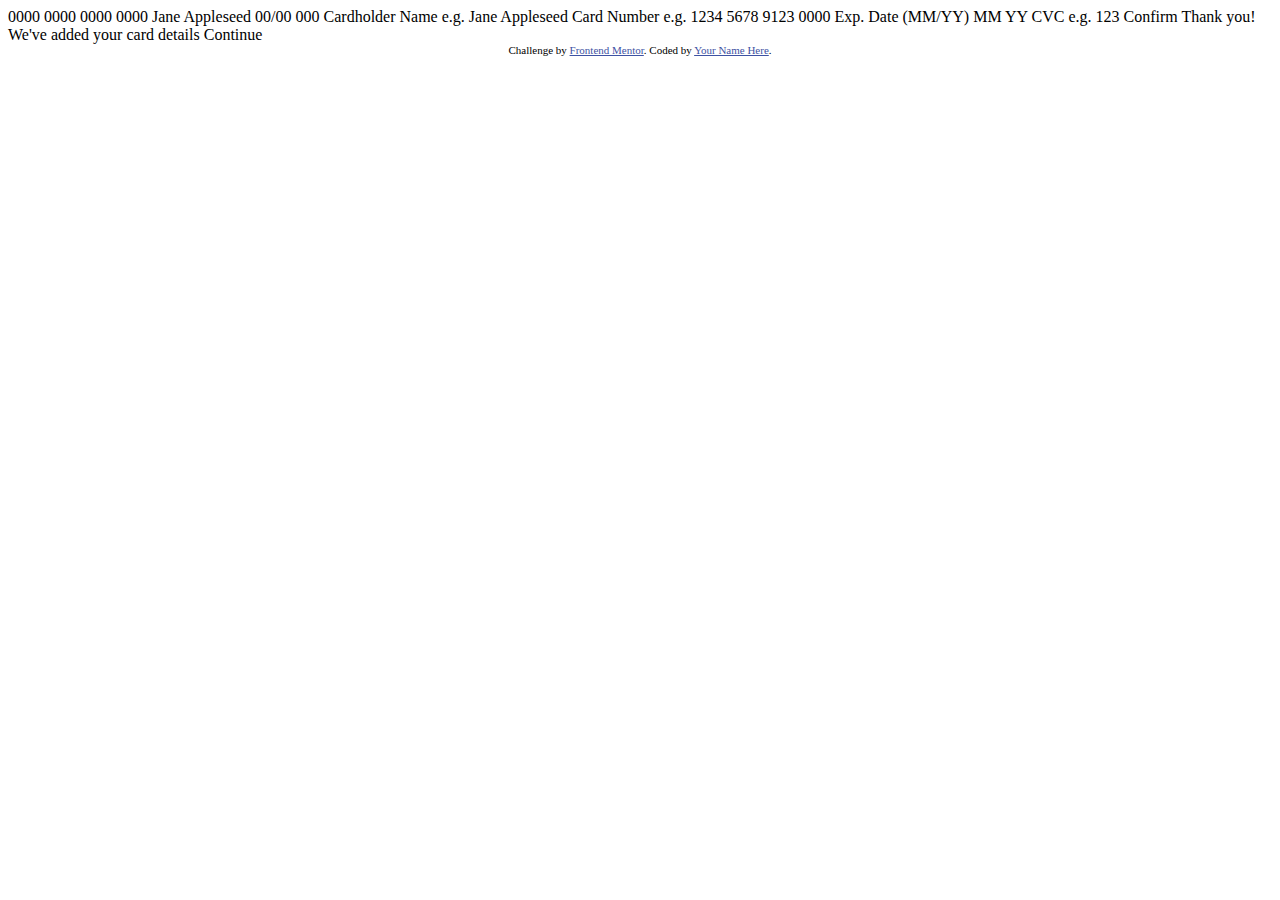
==== index.html @ 285aee98 "Initial commit" ====
<!DOCTYPE html>
<html lang="en">
<head>
  <meta charset="UTF-8">
  <meta name="viewport" content="width=device-width, initial-scale=1.0"> <!-- displays site properly based on user's device -->

  <link rel="icon" type="image/png" sizes="32x32" href="./images/favicon-32x32.png">
  
  <title>Frontend Mentor | Interactive card details form</title>

  <!-- Feel free to remove these styles or customise in your own stylesheet 👍 -->
  <style>
    .attribution { font-size: 11px; text-align: center; }
    .attribution a { color: hsl(228, 45%, 44%); }
  </style>
</head>
<body>

  0000 0000 0000 0000
  Jane Appleseed
  00/00

  000

  Cardholder Name
  e.g. Jane Appleseed

  Card Number
  e.g. 1234 5678 9123 0000

  Exp. Date (MM/YY)
  MM
  YY

  CVC
  e.g. 123

  Confirm

  <!-- Completed state start -->

  Thank you!
  We've added your card details
  Continue
  
  <div class="attribution">
    Challenge by <a href="https://www.frontendmentor.io?ref=challenge" target="_blank">Frontend Mentor</a>. 
    Coded by <a href="#">Your Name Here</a>.
  </div>
</body>
</html>
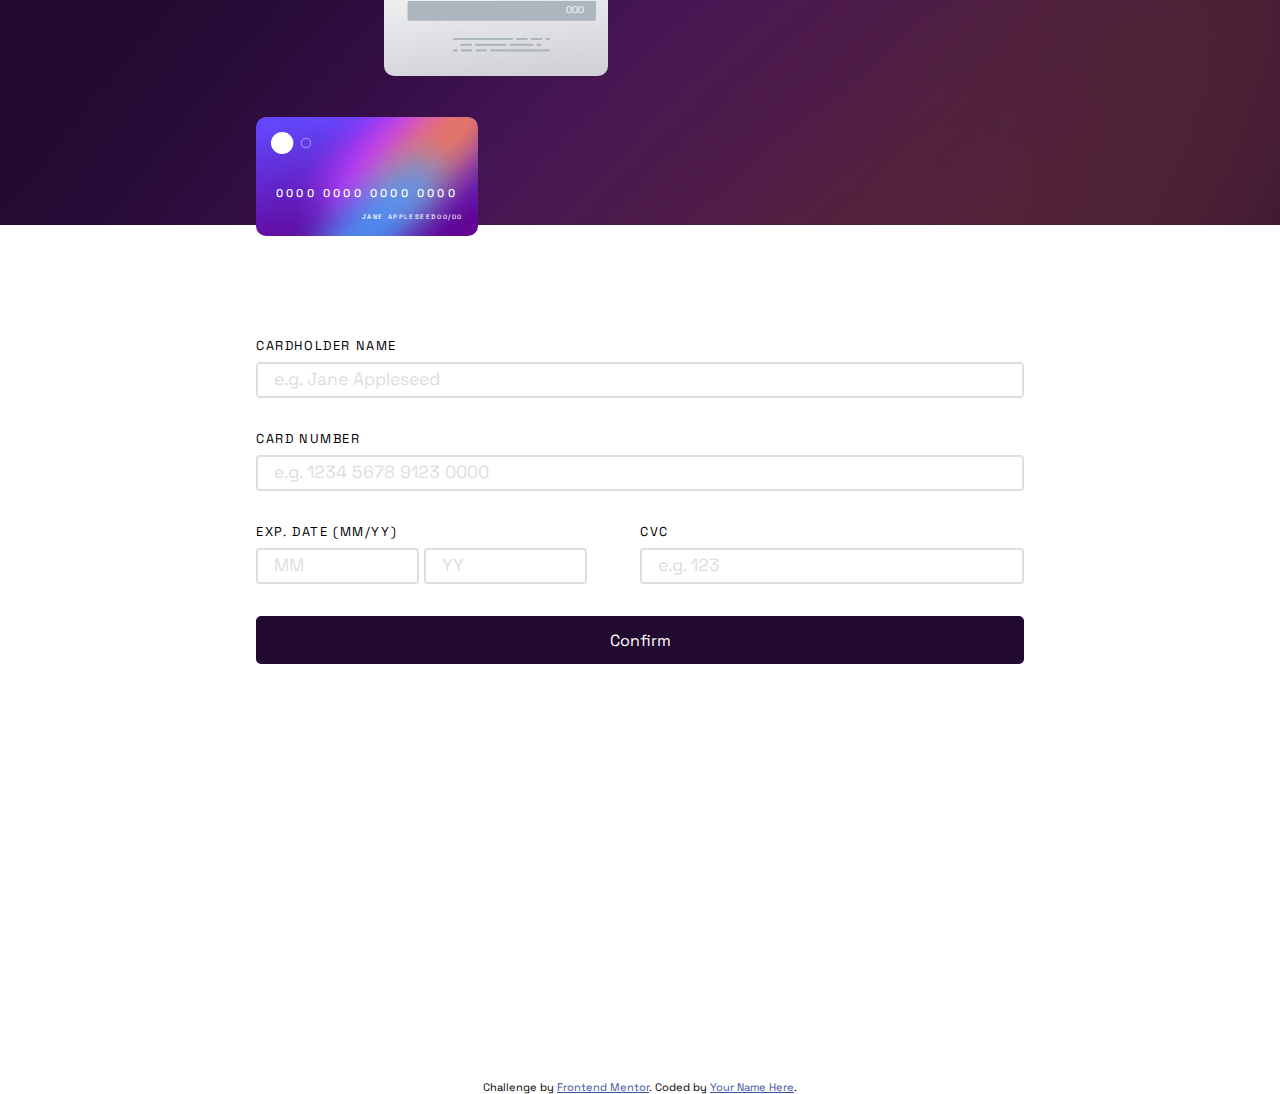
==== commit dc8003a2: "done mobile UI" ====
--- a/index.html
+++ b/index.html
@@ -5,7 +5,11 @@
   <meta name="viewport" content="width=device-width, initial-scale=1.0"> <!-- displays site properly based on user's device -->
 
   <link rel="icon" type="image/png" sizes="32x32" href="./images/favicon-32x32.png">
-  
+  <link rel="stylesheet" href="style.css">
+  <link rel="preconnect" href="https://fonts.googleapis.com">
+<link rel="preconnect" href="https://fonts.gstatic.com" crossorigin>
+<link href="https://fonts.googleapis.com/css2?family=Space+Grotesk:wght@500&display=swap" rel="stylesheet">
+
   <title>Frontend Mentor | Interactive card details form</title>
 
   <!-- Feel free to remove these styles or customise in your own stylesheet 👍 -->
@@ -15,37 +19,53 @@
   </style>
 </head>
 <body>
+<main>
+    <div class="container">
 
-  0000 0000 0000 0000
-  Jane Appleseed
-  00/00
-
-  000
-
-  Cardholder Name
-  e.g. Jane Appleseed
-
-  Card Number
-  e.g. 1234 5678 9123 0000
-
-  Exp. Date (MM/YY)
-  MM
-  YY
-
-  CVC
-  e.g. 123
-
-  Confirm
-
-  <!-- Completed state start -->
-
-  Thank you!
-  We've added your card details
-  Continue
+      <div class="left">
+        <div class="card-front">
+          <img src="images/card-logo.svg" alt="card-logo">
+            <div class="details-2">
+              <h3 id="card-num">0000 0000 0000 0000</h3>
+              <div class="details"><span id="cardholder-name">Jane Appleseed</span><span id="exp-date">00/00</span></div>
+            </div>
+        </div>
+        <div class="card-back">
+          <p>000</p>
+        </div>
+      </div>
+      
+      <div class="right">
+        <div class="box">
+          <label for="cardholder-name">CARDHOLDER NAME</label>
+          <input type="text" id="cardholder-name" placeholder="e.g. Jane Appleseed">
+        </div>
+        <div class="box">
+          <label for="card-number">CARD NUMBER</label>
+          <input type="text" id="card-number" placeholder="e.g. 1234 5678 9123 0000">
+        </div>
+        <div class="box box-2">
+          <div class="box-3">
+            <label for="exp-month exp-year">EXP. DATE (MM/YY)</label>
+            <div class="box-4">
+              <input type="number" id="exp-month" placeholder="MM">
+              <input type="number" id="exp-year" placeholder="YY">
+            </div>
+          </div>
+          <div class="box-3">
+            <label for="cvc">CVC</label>
+            <input type="number" id="cvc" placeholder="e.g. 123">
+          </div>
+        </div>
+        <div class="box"><button>Confirm</button></div>
+      </div>
+    </div>
   
-  <div class="attribution">
-    Challenge by <a href="https://www.frontendmentor.io?ref=challenge" target="_blank">Frontend Mentor</a>. 
-    Coded by <a href="#">Your Name Here</a>.
-  </div>
+  
+    <div class="attribution">
+      Challenge by <a href="https://www.frontendmentor.io?ref=challenge" target="_blank">Frontend Mentor</a>.
+      Coded by <a href="#">Your Name Here</a>.
+    </div>
+</main>
 </body>
 </html>--- a/style.css
+++ b/style.css
@@ -0,0 +1,143 @@
+*{
+    padding: 0;
+    margin: 0;
+    font-family: 'Space Grotesk', sans-serif;
+}
+
+.container{
+    min-height: 120vh;
+    max-width: 100vw;
+}
+.left{
+    height: 25vh;
+    background-image: url(images/bg-main-desktop.png);
+    background-repeat: no-repeat;
+    background-size: cover;
+    align-items: center;
+}
+
+/* card front design */
+.card-front{
+    max-height: 6rem;
+    max-width: 12rem;
+    padding: 15px;
+    color: white;
+    background-image: url(images/bg-card-front.png);
+    background-repeat: no-repeat;
+    background-size: cover;
+    border-radius: 10px;
+
+    display: flex;
+    flex-direction: column;
+
+    position: relative;
+    z-index: 1;
+
+    transform: translate(20vw,13vh);
+}
+.card-front img{
+    width: 2.5rem;
+    margin-bottom: 2rem;
+}
+.card-front h3{
+    letter-spacing: 0.2rem;
+    font-size: 0.7rem;
+    font-weight: 500;
+    text-align: center;
+    margin-bottom: 0.8rem;
+}
+.card-front .details{
+    font-weight: 500;
+    font-size: 0.4rem;
+    letter-spacing: 0.1rem;
+    display: flex;
+    justify-self: flex-end;
+    text-transform: uppercase;
+    justify-content: space-between;
+}
+
+/* card back design */
+.card-back{
+    color: white;
+    height: 8rem;
+    width:14rem;
+    background-image: url(images/bg-card-back.png);
+    background-size: cover;
+    background-repeat: no-repeat;
+    border-radius: 10px;
+    font-size: 0.6rem;
+    display: flex;
+    justify-content: flex-end;
+    align-items: center;
+
+    transform: translate(30vw,-19vh);
+}
+.card-back p{
+    transform: translate(-1.5rem,-0.1rem);
+}
+
+/* right */
+.right{
+    letter-spacing: 0.1rem;
+    font-size: 0.8rem;
+    padding-top: 5rem;
+    min-height: 20rem;
+    display: flex;
+    flex-direction: column;
+    justify-content: center;
+    align-items: center;
+}
+.right .box{
+    width: 80%;
+    display: flex;
+    flex-direction: column;
+    margin-top: 2rem;
+}
+.right .box input{
+    text-indent: 1rem;
+    height: 2rem;
+    border-style: solid;
+    border-color: hsl(270, 3%, 87%);
+    border-radius: 4px;
+}
+.right .box ::placeholder{
+    color: hsl(270, 3%, 87%);
+    text-indent: 1rem;
+    font-size: 1.1rem;
+}
+.right .box label{
+    margin-bottom: 0.5rem;
+}
+.right .box-2{
+    display: flex;
+    flex-direction: row;
+    justify-content: space-between;
+}
+.right .box-3{
+    width: 50%;
+    display: flex;
+    flex-direction: column;
+}
+.right .box-4{
+    display: flex;
+    flex-direction: row;
+}
+.right .box-4 input{
+    min-width: 2rem;
+    margin-right: 0.3rem;
+}
+.right button{
+    color: white;
+    font-size: 1rem;
+    border-radius: 5px;
+    height: 3rem;
+    border: none;
+    background-color: hsl(278, 68%, 11%);
+}
+
+/* web UI */
+@media(min-width:500px){
+    .right .box{
+        width: 60%;
+    }
+}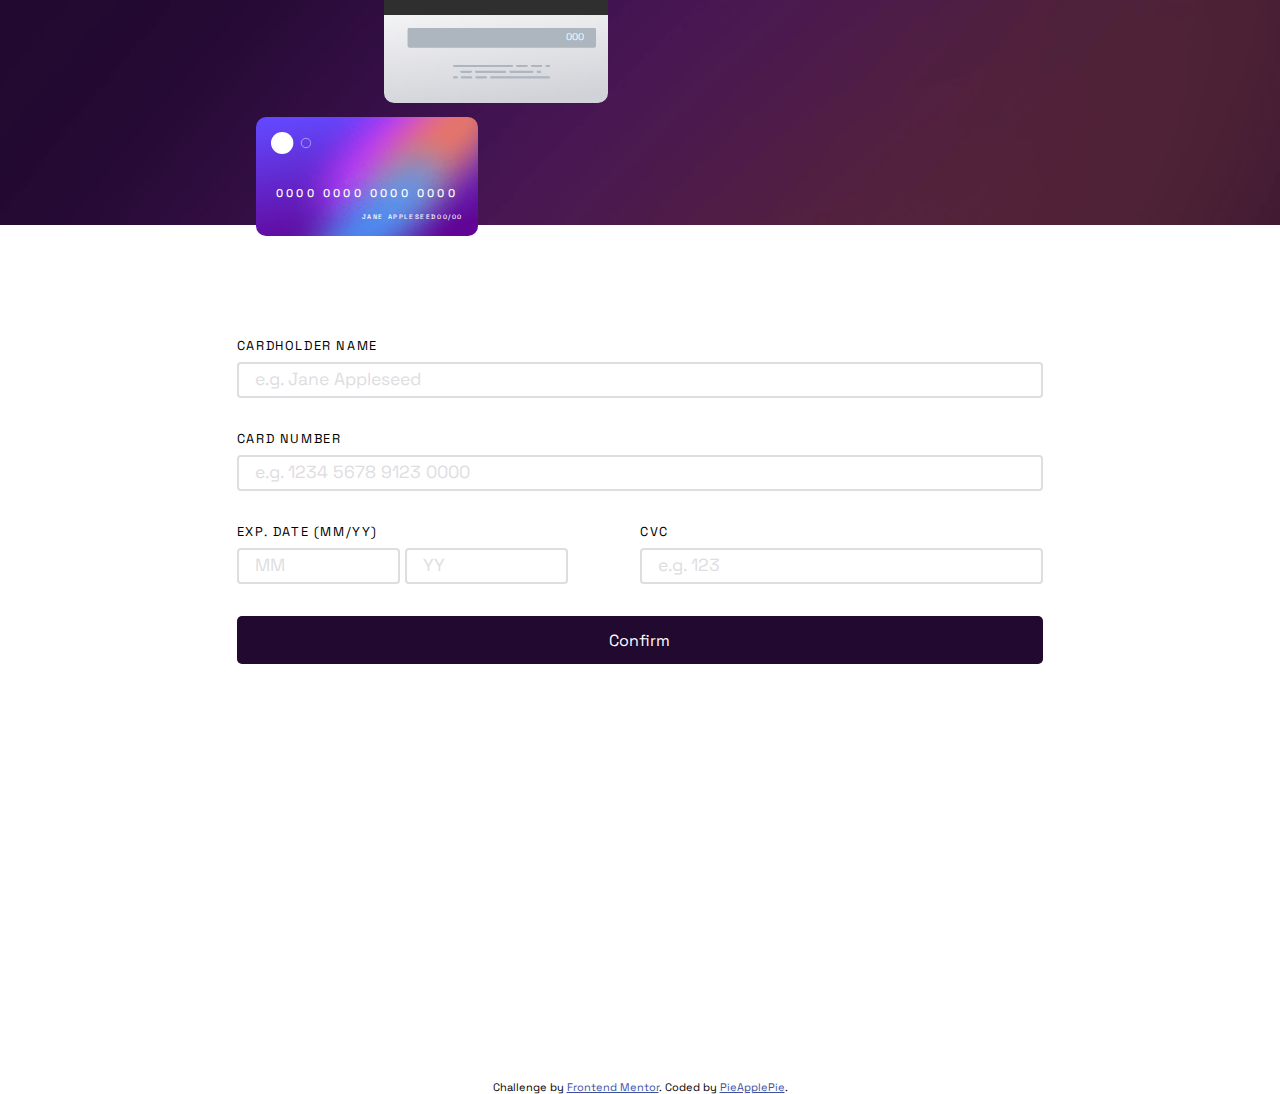
==== commit 5a9ee57e: "display user's input" ====
--- a/index.html
+++ b/index.html
@@ -26,46 +26,52 @@
         <div class="card-front">
           <img src="images/card-logo.svg" alt="card-logo">
             <div class="details-2">
-              <h3 id="card-num">0000 0000 0000 0000</h3>
-              <div class="details"><span id="cardholder-name">Jane Appleseed</span><span id="exp-date">00/00</span></div>
+              <h3 id="card-number-display">0000 0000 0000 0000</h3>
+              <div class="details"><span id="cardholder-name-display">Jane Appleseed</span><span id="exp-date-display">00/00</span></div>
             </div>
         </div>
         <div class="card-back">
-          <p>000</p>
+          <p id="cvc-display">000</p>
         </div>
       </div>
       
       <div class="right">
-        <div class="box">
-          <label for="cardholder-name">CARDHOLDER NAME</label>
-          <input type="text" id="cardholder-name" placeholder="e.g. Jane Appleseed">
-        </div>
-        <div class="box">
-          <label for="card-number">CARD NUMBER</label>
-          <input type="text" id="card-number" placeholder="e.g. 1234 5678 9123 0000">
-        </div>
-        <div class="box box-2">
-          <div class="box-3">
-            <label for="exp-month exp-year">EXP. DATE (MM/YY)</label>
-            <div class="box-4">
-              <input type="number" id="exp-month" placeholder="MM">
-              <input type="number" id="exp-year" placeholder="YY">
+        <form id="form">
+          <div class="box">
+            <label for="cardholder-name">CARDHOLDER NAME</label>
+            <input type="text" id="cardholder-name" placeholder="e.g. Jane Appleseed">
+          </div>
+          <div class="box">
+            <label for="card-number">CARD NUMBER</label>
+            <input type="text" id="card-number" placeholder="e.g. 1234 5678 9123 0000" id="card-num-input">
+            <p id="error-msg">Wrong Format. Numbers only</p>
+          </div>
+          <div class="box box-2">
+            <div class="box-3">
+              <label for="exp-month exp-year">EXP. DATE (MM/YY)</label>
+              <div class="box-4">
+                <input type="number" id="exp-month" placeholder="MM" required>
+                <input type="number" id="exp-year" placeholder="YY" required>
+              </div>
+            </div>
+            <div class="box-3">
+              <label for="cvc">CVC</label>
+              <input type="number" id="cvc" placeholder="e.g. 123"  required>
             </div>
           </div>
-          <div class="box-3">
-            <label for="cvc">CVC</label>
-            <input type="number" id="cvc" placeholder="e.g. 123">
-          </div>
-        </div>
-        <div class="box"><button>Confirm</button></div>
+          <div class="box"><button type="submit" action="complete.html">Confirm</button></div>
+        </form>
       </div>
     </div>
   
   
     <div class="attribution">
       Challenge by <a href="https://www.frontendmentor.io?ref=challenge" target="_blank">Frontend Mentor</a>.
-      Coded by <a href="#">Your Name Here</a>.
+      Coded by <a href="#">PieApplePie</a>.
     </div>
 </main>
 </body>
+
+<script src="js.js"></script>
+
 </html>--- a/style.css
+++ b/style.css
@@ -70,7 +70,7 @@
     justify-content: flex-end;
     align-items: center;
 
-    transform: translate(30vw,-19vh);
+    transform: translate(30vw,-16vh);
 }
 .card-back p{
     transform: translate(-1.5rem,-0.1rem);
@@ -87,10 +87,18 @@
     justify-content: center;
     align-items: center;
 }
-.right .box{
-    width: 80%;
+.right form{
+    width: 90%;
     display: flex;
     flex-direction: column;
+    justify-content: center;
+    align-items: center;
+}
+.right .box{
+    width: 100%;
+    display: flex;
+    flex-direction: column;
+    justify-content: center;
     margin-top: 2rem;
 }
 .right .box input{
@@ -99,6 +107,11 @@
     border-style: solid;
     border-color: hsl(270, 3%, 87%);
     border-radius: 4px;
+}
+.right  #error-msg{
+    color: red;
+    margin-top: 0.5rem;
+    display: none;
 }
 .right .box ::placeholder{
     color: hsl(270, 3%, 87%);
@@ -133,11 +146,44 @@
     height: 3rem;
     border: none;
     background-color: hsl(278, 68%, 11%);
+    width: 100%;
+}
+
+/* complete page */
+.complete-box{
+    display: flex;
+    flex-direction: column;
+    justify-content: center;
+    align-items: center;
+}
+.complete-box img{
+    max-width: 4rem;
+    margin-bottom: 2rem;
+}
+.complete-box h3{
+    font-size: 2rem;
+    margin-bottom: 2rem;
+}
+.complete-box p{
+    font-size: 0.9rem;
+    color: hsl(279, 6%, 55%);
+    margin-bottom: 2rem;
+}
+.complete-box button{
+    align-self: center;
+    width: 120%;
+    min-height: 2rem;
+    color: hsl(279, 6%, 55%);
+}
+
+input::-webkit-outer-spin-button,
+input::-webkit-inner-spin-button{
+    -webkit-appearance: none;
 }
 
 /* web UI */
 @media(min-width:500px){
     .right .box{
-        width: 60%;
+        max-width: 70%;
     }
 }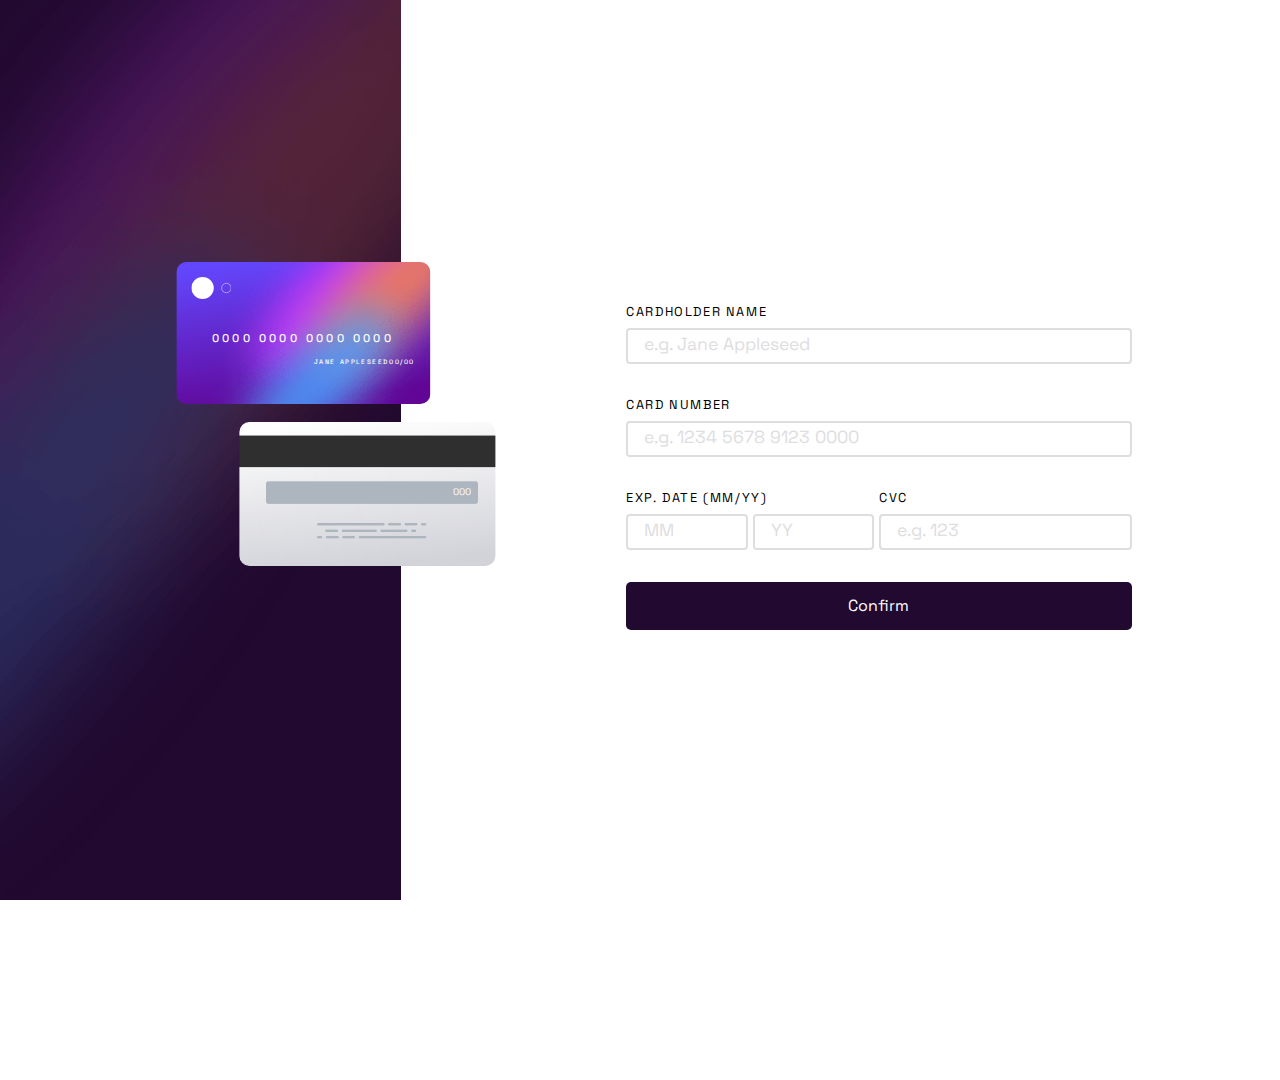
==== commit 789b4bb2: "idk" ====
--- a/index.html
+++ b/index.html
@@ -43,7 +43,7 @@
           </div>
           <div class="box">
             <label for="card-number">CARD NUMBER</label>
-            <input type="text" id="card-number" placeholder="e.g. 1234 5678 9123 0000" id="card-num-input">
+            <input type="text" id="card-number" placeholder="e.g. 1234 5678 9123 0000">
             <p id="error-msg">Wrong Format. Numbers only</p>
           </div>
           <div class="box box-2">
@@ -65,10 +65,6 @@
     </div>
   
   
-    <div class="attribution">
-      Challenge by <a href="https://www.frontendmentor.io?ref=challenge" target="_blank">Frontend Mentor</a>.
-      Coded by <a href="#">PieApplePie</a>.
-    </div>
 </main>
 </body>
 
--- a/style.css
+++ b/style.css
@@ -186,4 +186,35 @@
     .right .box{
         max-width: 70%;
     }
+}
+
+@media(min-width:700px){
+    .container{
+        display: flex;
+        flex-direction: row;
+        height: 100vh;
+    }
+    .left{
+        display: flex;
+        flex-direction: column;
+        justify-content: center;
+        min-height: 100vh;
+        width: 50%;
+    }
+    .right{
+        width: 100%;
+        padding: 0;
+        padding-left: 6vw;
+        height: 100vh;
+    }
+    .card-front{
+        transform: translate(8vw,-5vh);
+        min-height: 7rem;
+        min-width: 14rem;
+    }
+    .card-back{
+        transform: translate(13vw,-3vh);
+        height: 9rem;
+        width: 16rem;
+    }
 }